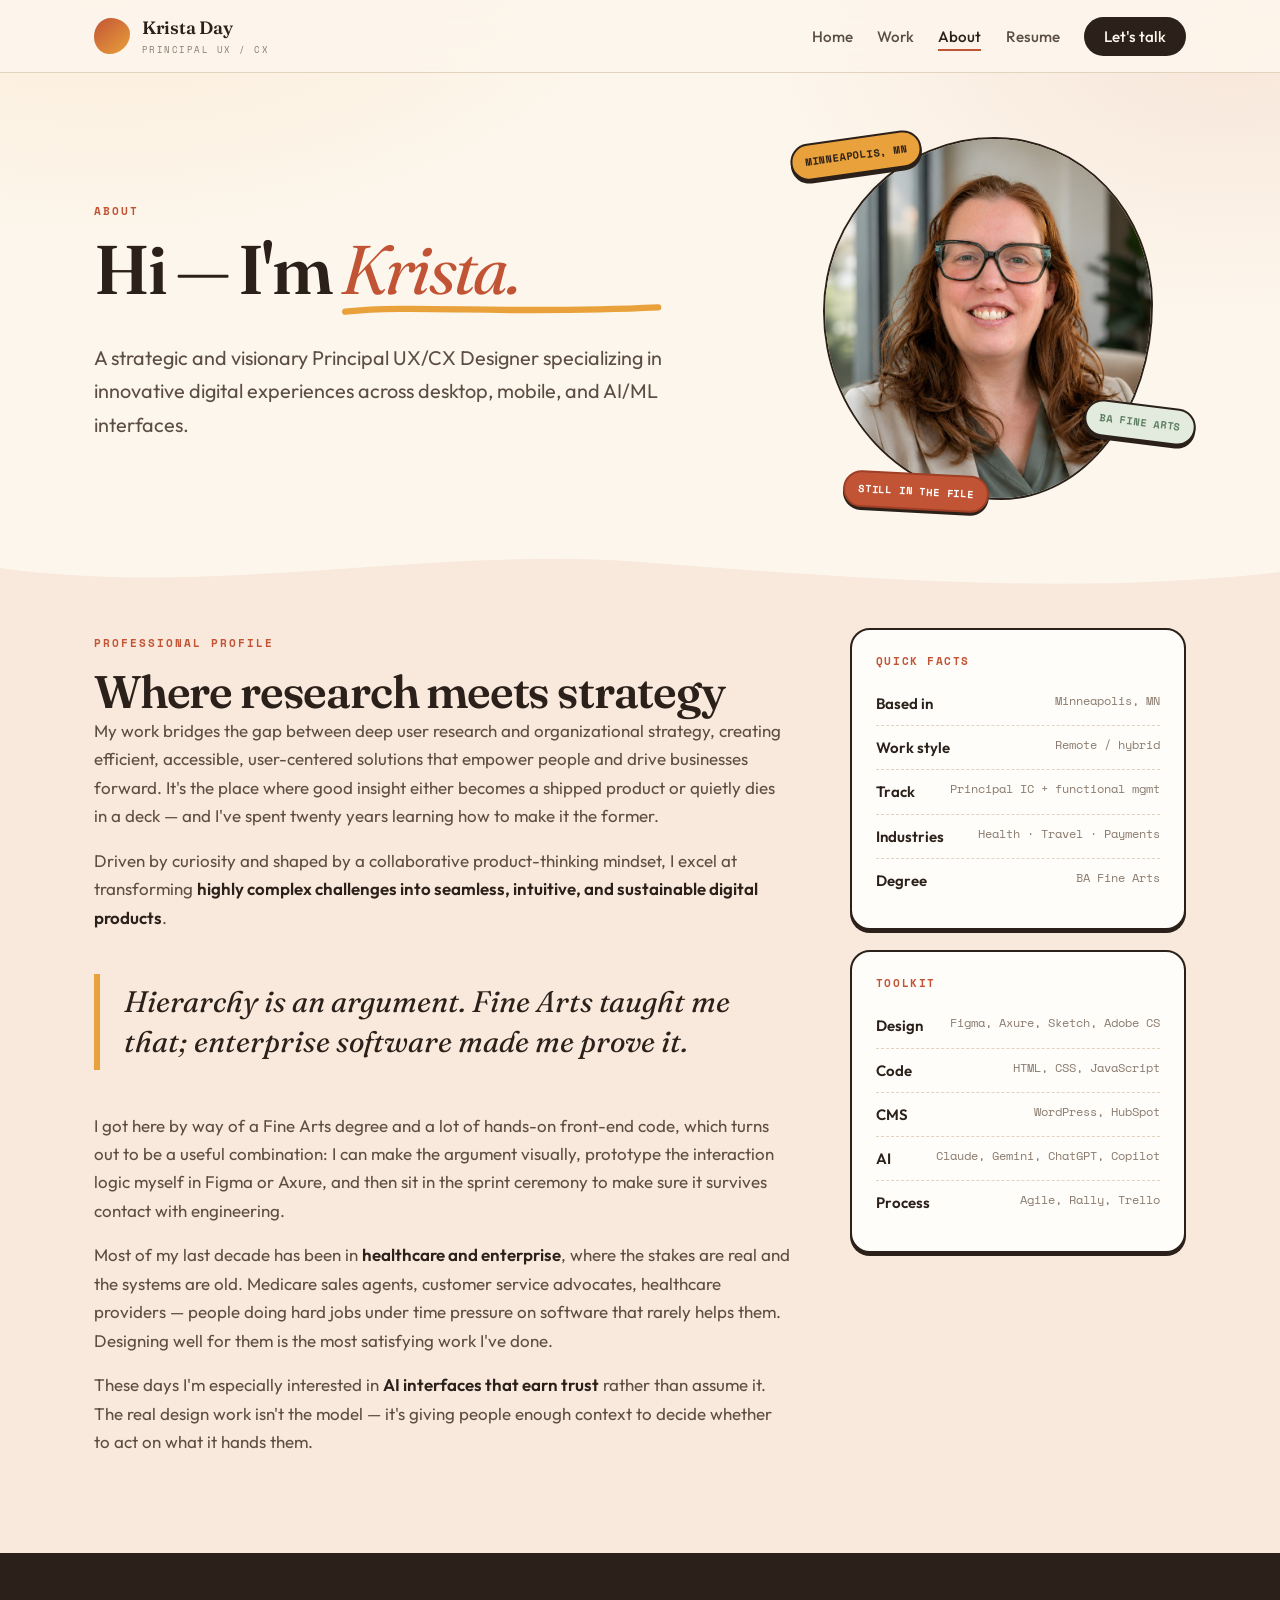
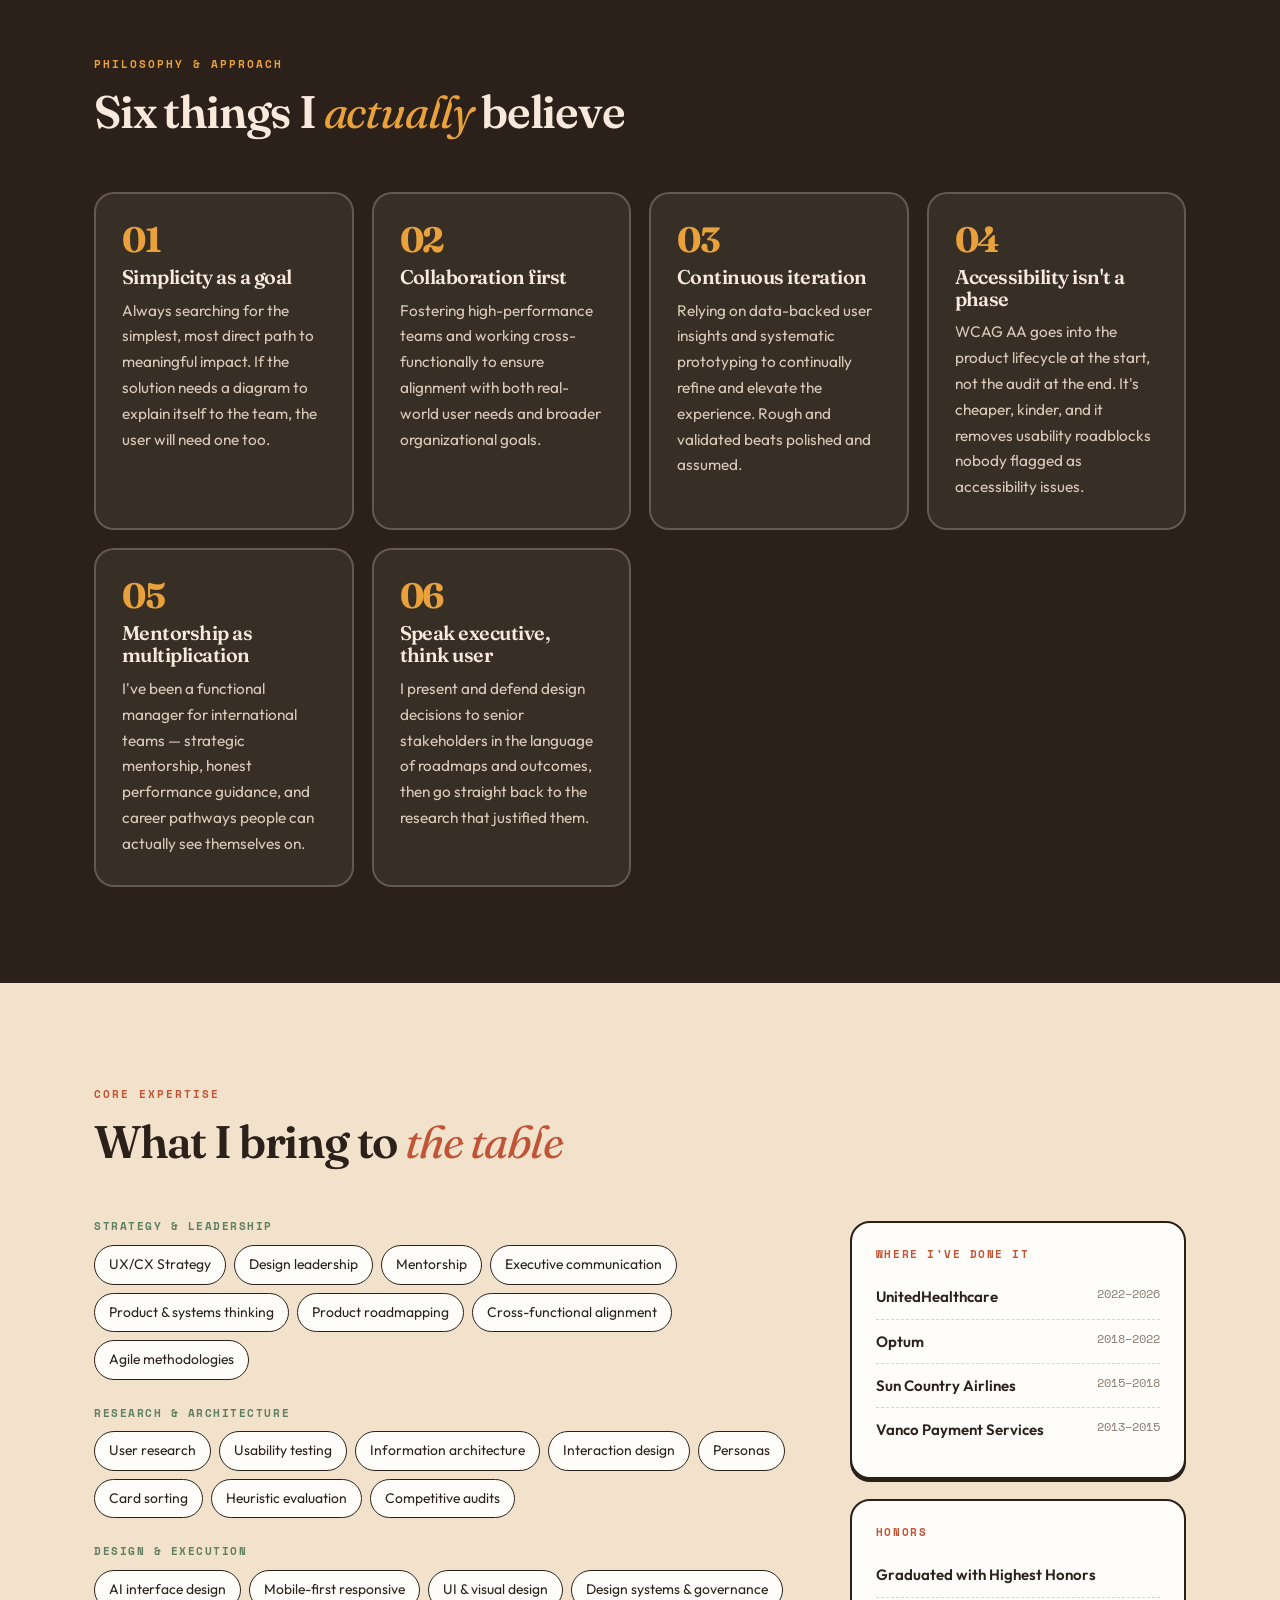
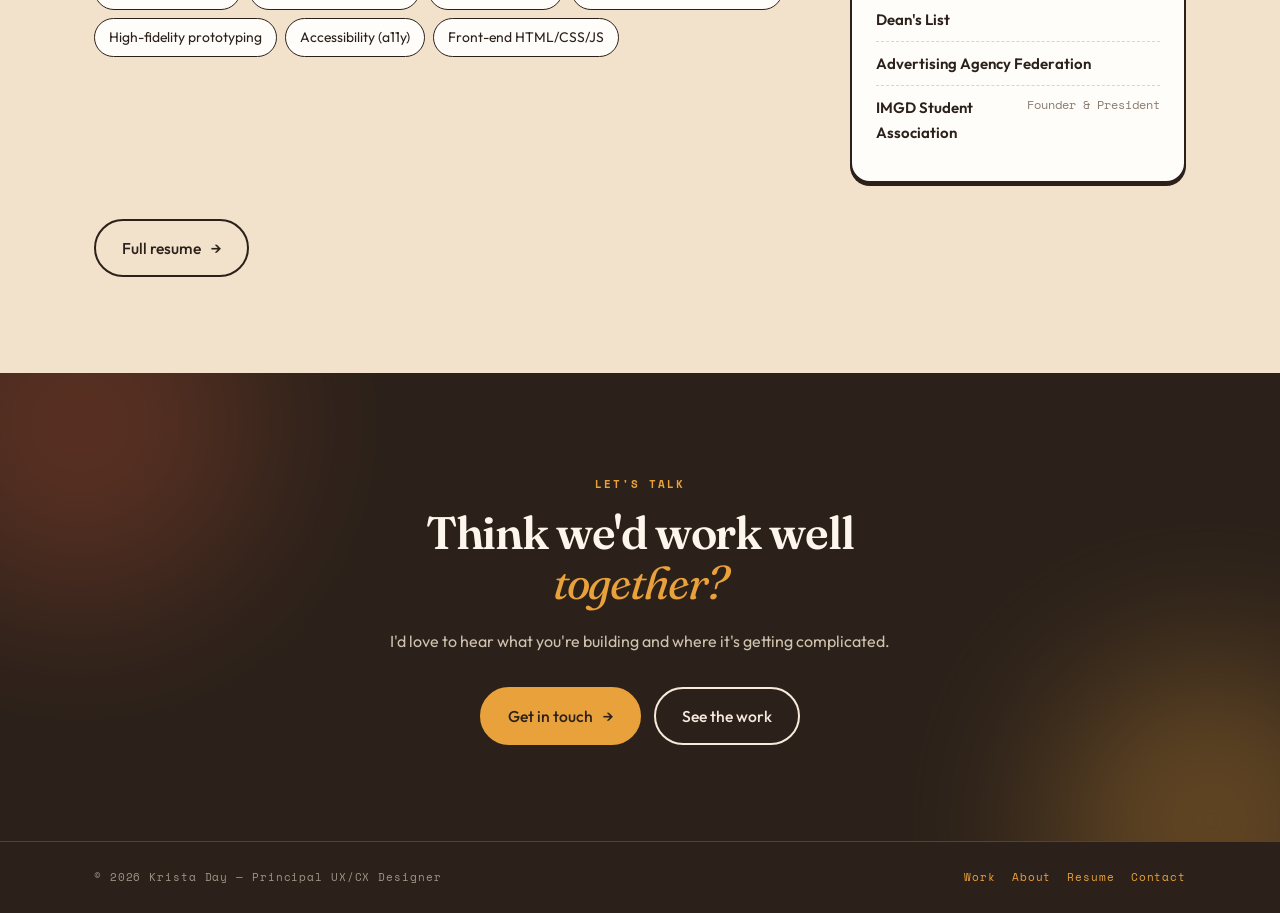
==== about.html @ aaf3a75c "first version of portfolio generated with Claude" ====
<!DOCTYPE html>
<html lang="en">
<head>
<meta charset="utf-8">
<meta name="viewport" content="width=device-width, initial-scale=1">
<title>About — Krista Day, Principal UX/CX Designer</title>
<meta name="description" content="Strategic and visionary Principal UX/CX Designer bridging deep user research and organizational strategy across desktop, mobile and AI/ML interfaces.">
<link rel="preconnect" href="https://fonts.googleapis.com">
<link rel="preconnect" href="https://fonts.gstatic.com" crossorigin>
<link href="https://fonts.googleapis.com/css2?family=Fraunces:ital,opsz,wght@0,9..144,400;0,9..144,600;0,9..144,700;1,9..144,400&family=Outfit:wght@300;400;500;600&family=Space+Mono:wght@400;700&display=swap" rel="stylesheet">
<link rel="stylesheet" href="assets/style.css">
<!-- Google tag (gtag.js) -->
<script async src="https://www.googletagmanager.com/gtag/js?id=G-N132ZZHLZH"></script>
<script>
  window.dataLayer = window.dataLayer || [];
  function gtag(){dataLayer.push(arguments);}
  gtag('js', new Date());
  gtag('config', 'G-N132ZZHLZH');
</script>
</head>
<body>
<a class="skip" href="#main">Skip to content</a>

<header class="site-head">
  <div class="wrap nav">
    <a class="brand" href="index.html">
      <span class="blob" aria-hidden="true"></span>
      <span><span class="nm">Krista Day</span><span class="rl">Principal UX / CX</span></span>
    </a>
    <button class="burger" aria-expanded="false" aria-controls="navlinks" aria-label="Menu"><span></span><span></span><span></span></button>
    <ul class="navlinks" id="navlinks">
      <li><a href="index.html">Home</a></li>
      <li><a href="work.html">Work</a></li>
      <li><a href="about.html">About</a></li>
      <li><a href="resume.html">Resume</a></li>
      <li class="cta-li"><a class="nav-cta" href="contact.html">Let's talk</a></li>
    </ul>
  </div>
</header>

<main id="main">

  <section class="sec tight" style="padding-bottom:clamp(24px,4vw,44px)">
    <div class="wrap hero-grid">
      <div>
        <span class="eyebrow rv">About</span>
        <h1 class="rv">Hi — I'm <span class="swash">Krista.
          <svg class="underline" viewBox="0 0 300 14" preserveAspectRatio="none" aria-hidden="true"><path d="M4 9 C 70 2, 150 12, 296 5"/></svg>
        </span></h1>
        <p class="lede rv" style="margin-top:24px">A strategic and visionary Principal UX/CX Designer specializing in innovative digital experiences across desktop, mobile, and AI/ML interfaces.</p>
      </div>
      <div class="portrait rv">
        <div class="portrait-frame"><img src="assets/img/krista.jpg" alt="Krista Day, smiling, wearing dark patterned glasses, seated by a window"></div>
        <span class="sticker st1">Minneapolis, MN</span>
        <span class="sticker st2">BA Fine Arts</span>
        <span class="sticker st3">Still in the file</span>
      </div>
    </div>
  </section>

  <svg class="wave" viewBox="0 0 1440 48" preserveAspectRatio="none" aria-hidden="true"><path d="M0,24 C240,54 480,2 720,18 C960,34 1200,52 1440,28 L1440,48 L0,48 Z" fill="#F8E9DC"/></svg>

  <section class="sec blush" style="padding-top:clamp(20px,3vw,36px)">
    <div class="wrap split">
      <div class="prose rv">
        <span class="eyebrow">Professional profile</span>
        <h2>Where research meets strategy</h2>
        <p>My work bridges the gap between deep user research and organizational strategy, creating efficient, accessible, user-centered solutions that empower people and drive businesses forward. It's the place where good insight either becomes a shipped product or quietly dies in a deck — and I've spent twenty years learning how to make it the former.</p>
        <p>Driven by curiosity and shaped by a collaborative product-thinking mindset, I excel at transforming <strong>highly complex challenges into seamless, intuitive, and sustainable digital products</strong>.</p>

        <div class="pull">Hierarchy is an argument. Fine Arts taught me that; enterprise software made me prove it.</div>

        <p>I got here by way of a Fine Arts degree and a lot of hands-on front-end code, which turns out to be a useful combination: I can make the argument visually, prototype the interaction logic myself in Figma or Axure, and then sit in the sprint ceremony to make sure it survives contact with engineering.</p>
        <p>Most of my last decade has been in <strong>healthcare and enterprise</strong>, where the stakes are real and the systems are old. Medicare sales agents, customer service advocates, healthcare providers — people doing hard jobs under time pressure on software that rarely helps them. Designing well for them is the most satisfying work I've done.</p>
        <p>These days I'm especially interested in <strong>AI interfaces that earn trust</strong> rather than assume it. The real design work isn't the model — it's giving people enough context to decide whether to act on what it hands them.</p>
      </div>

      <aside class="rv">
        <div class="panel">
          <h4>Quick facts</h4>
          <ul>
            <li><strong>Based in</strong><span class="r">Minneapolis, MN</span></li>
            <li><strong>Work style</strong><span class="r">Remote / hybrid</span></li>
            <li><strong>Track</strong><span class="r">Principal IC + functional mgmt</span></li>
            <li><strong>Industries</strong><span class="r">Health · Travel · Payments</span></li>
            <li><strong>Degree</strong><span class="r">BA Fine Arts</span></li>
          </ul>
        </div>
        <div class="panel">
          <h4>Toolkit</h4>
          <ul>
            <li><strong>Design</strong><span class="r">Figma, Axure, Sketch, Adobe CS</span></li>
            <li><strong>Code</strong><span class="r">HTML, CSS, JavaScript</span></li>
            <li><strong>CMS</strong><span class="r">WordPress, HubSpot</span></li>
            <li><strong>AI</strong><span class="r">Claude, Gemini, ChatGPT, Copilot</span></li>
            <li><strong>Process</strong><span class="r">Agile, Rally, Trello</span></li>
          </ul>
        </div>
      </aside>
    </div>
  </section>

  <!-- philosophy -->
  <section class="sec dark">
    <div class="wrap">
      <div class="sec-head rv">
        <span class="eyebrow">Philosophy &amp; approach</span>
        <h2>Six things I <em class="fancy" style="color:var(--gold)">actually</em> believe</h2>
      </div>
      <div class="approach rv">
        <div class="ap">
          <div class="n">01</div>
          <h3>Simplicity as a goal</h3>
          <p>Always searching for the simplest, most direct path to meaningful impact. If the solution needs a diagram to explain itself to the team, the user will need one too.</p>
        </div>
        <div class="ap">
          <div class="n">02</div>
          <h3>Collaboration first</h3>
          <p>Fostering high-performance teams and working cross-functionally to ensure alignment with both real-world user needs and broader organizational goals.</p>
        </div>
        <div class="ap">
          <div class="n">03</div>
          <h3>Continuous iteration</h3>
          <p>Relying on data-backed user insights and systematic prototyping to continually refine and elevate the experience. Rough and validated beats polished and assumed.</p>
        </div>
        <div class="ap">
          <div class="n">04</div>
          <h3>Accessibility isn't a phase</h3>
          <p>WCAG AA goes into the product lifecycle at the start, not the audit at the end. It's cheaper, kinder, and it removes usability roadblocks nobody flagged as accessibility issues.</p>
        </div>
        <div class="ap">
          <div class="n">05</div>
          <h3>Mentorship as multiplication</h3>
          <p>I've been a functional manager for international teams — strategic mentorship, honest performance guidance, and career pathways people can actually see themselves on.</p>
        </div>
        <div class="ap">
          <div class="n">06</div>
          <h3>Speak executive, think user</h3>
          <p>I present and defend design decisions to senior stakeholders in the language of roadmaps and outcomes, then go straight back to the research that justified them.</p>
        </div>
      </div>
    </div>
  </section>

  <!-- expertise -->
  <section class="sec sandy">
    <div class="wrap">
      <div class="sec-head rv">
        <span class="eyebrow">Core expertise</span>
        <h2>What I bring to <em class="fancy">the table</em></h2>
      </div>
      <div class="split rv">
        <div>
          <div class="skillgroup">
            <h4>Strategy &amp; leadership</h4>
            <div class="chips">
              <span class="chip">UX/CX Strategy</span><span class="chip">Design leadership</span><span class="chip">Mentorship</span><span class="chip">Executive communication</span><span class="chip">Product &amp; systems thinking</span><span class="chip">Product roadmapping</span><span class="chip">Cross-functional alignment</span><span class="chip">Agile methodologies</span>
            </div>
          </div>
          <div class="skillgroup">
            <h4>Research &amp; architecture</h4>
            <div class="chips">
              <span class="chip">User research</span><span class="chip">Usability testing</span><span class="chip">Information architecture</span><span class="chip">Interaction design</span><span class="chip">Personas</span><span class="chip">Card sorting</span><span class="chip">Heuristic evaluation</span><span class="chip">Competitive audits</span>
            </div>
          </div>
          <div class="skillgroup">
            <h4>Design &amp; execution</h4>
            <div class="chips">
              <span class="chip">AI interface design</span><span class="chip">Mobile-first responsive</span><span class="chip">UI &amp; visual design</span><span class="chip">Design systems &amp; governance</span><span class="chip">High-fidelity prototyping</span><span class="chip">Accessibility (a11y)</span><span class="chip">Front-end HTML/CSS/JS</span>
            </div>
          </div>
        </div>
        <aside>
          <div class="panel">
            <h4>Where I've done it</h4>
            <ul>
              <li><strong>UnitedHealthcare</strong><span class="r">2022–2026</span></li>
              <li><strong>Optum</strong><span class="r">2018–2022</span></li>
              <li><strong>Sun Country Airlines</strong><span class="r">2015–2018</span></li>
              <li><strong>Vanco Payment Services</strong><span class="r">2013–2015</span></li>
            </ul>
          </div>
          <div class="panel">
            <h4>Honors</h4>
            <ul>
              <li><strong>Graduated with Highest Honors</strong></li>
              <li><strong>Dean's List</strong></li>
              <li><strong>Advertising Agency Federation</strong></li>
              <li><strong>IMGD Student Association</strong><span class="r">Founder &amp; President</span></li>
            </ul>
          </div>
        </aside>
      </div>
      <div class="rv" style="margin-top:36px">
        <a class="btn alt" href="resume.html">Full resume <span class="arr" aria-hidden="true">→</span></a>
      </div>
    </div>
  </section>

  <section class="contact-wrap sec">
    <div class="wrap" style="text-align:center">
      <span class="eyebrow rv" style="color:var(--gold)">Let's talk</span>
      <h2 class="rv" style="max-width:20ch;margin-inline:auto">Think we'd work well <em class="fancy" style="color:var(--gold)">together?</em></h2>
      <p class="rv" style="color:#CFC2AE;max-width:52ch;margin:20px auto 32px">I'd love to hear what you're building and where it's getting complicated.</p>
      <div class="btns rv" style="justify-content:center">
        <a class="btn" href="contact.html">Get in touch <span class="arr" aria-hidden="true">→</span></a>
        <a class="btn alt" href="work.html">See the work</a>
      </div>
    </div>
  </section>

</main>

<footer class="site-foot">
  <div class="wrap foot">
    <span>© 2026 Krista Day — Principal UX/CX Designer</span>
    <nav aria-label="Footer">
      <a href="work.html">Work</a><a href="about.html">About</a><a href="resume.html">Resume</a><a href="contact.html">Contact</a>
    </nav>
  </div>
</footer>
<script src="assets/site.js"></script>
</body>
</html>
---- assets/style.css ----
/* =========================================================
   Krista Day — Portfolio · Option 2
   Warm editorial system
   ========================================================= */

:root{
  /* warm palette */
  --cream:#FDF6EC;
  --blush:#F8E9DC;
  --sand:#F2E2CB;
  --clay:#EBD3BC;
  --ink:#2B211A;
  --ink-soft:#5C4E43;
  --ink-faint:#8A7B6E;
  --edge:#2B211A;
  --terra:#C25436;
  --terra-deep:#9E3F26;
  --gold:#E9A13B;
  --gold-soft:#FBEBCF;
  --sage:#5F7F63;
  --sage-soft:#E2EBDE;
  --plum:#7A4A6B;
  --line:#E2D3BE;
  --white:#FFFDFA;

  --display:'Fraunces',Georgia,'Times New Roman',serif;
  --body:'Outfit',-apple-system,BlinkMacSystemFont,'Segoe UI',sans-serif;
  --mono:'Space Mono',ui-monospace,SFMono-Regular,monospace;

  --max:1180px;
  --narrow:760px;
  --pad:clamp(20px,5vw,44px);
  --r:20px;
  --hard:0 3px 0 var(--ink);
  --lift:6px 9px 0 var(--ink);
  --soft:0 14px 40px rgba(43,33,26,.12);
}

*{box-sizing:border-box;margin:0;padding:0}
html{scroll-behavior:smooth;-webkit-text-size-adjust:100%}
body{
  background:var(--cream);
  background-image:
    radial-gradient(900px 500px at 8% -8%, rgba(233,161,59,.13), transparent 62%),
    radial-gradient(760px 460px at 96% 4%, rgba(194,84,54,.10), transparent 60%);
  background-attachment:fixed;
  color:var(--ink);
  font-family:var(--body);
  font-size:clamp(16px,1.02vw,17.5px);
  line-height:1.68;
  overflow-x:hidden;
}
img{max-width:100%;display:block;height:auto}
a{color:var(--terra-deep)}
::selection{background:var(--gold);color:var(--ink)}
:focus-visible{outline:3px solid var(--terra);outline-offset:3px;border-radius:6px}

.wrap{max-width:var(--max);margin-inline:auto;padding-inline:var(--pad)}
.narrow{max-width:var(--narrow);margin-inline:auto;padding-inline:var(--pad)}
.sr{position:absolute;width:1px;height:1px;overflow:hidden;clip:rect(0 0 0 0);white-space:nowrap}
.skip{position:absolute;left:-9999px;top:8px;background:var(--ink);color:var(--cream);padding:11px 18px;border-radius:10px;z-index:300;text-decoration:none}
.skip:focus{left:16px}

/* ---------------- typography ---------------- */
h1,h2,h3,h4{font-family:var(--display);font-weight:600;letter-spacing:-.026em;line-height:1.1}
h1{font-size:clamp(2.35rem,6.2vw,4.3rem);line-height:1.03;letter-spacing:-.034em}
h2{font-size:clamp(1.8rem,4vw,2.85rem)}
h3{font-size:clamp(1.25rem,2.4vw,1.72rem)}
h4{font-size:1.14rem}
em.fancy,.fancy{font-style:italic;font-weight:400;color:var(--terra)}
.eyebrow{
  display:inline-block;font-family:var(--mono);font-size:.7rem;font-weight:700;
  letter-spacing:.18em;text-transform:uppercase;color:var(--terra);margin-bottom:14px;
}
.eyebrow.sagey{color:var(--sage)}
.lede{font-size:clamp(1.05rem,1.6vw,1.24rem);color:var(--ink-soft);max-width:58ch}
p{max-width:70ch}
.prose p+p{margin-top:16px}
.prose p{color:var(--ink-soft);font-size:1.06rem}
.prose strong{color:var(--ink);font-weight:600}
.prose h3{margin:38px 0 12px}
.prose ul{list-style:none;margin:14px 0}
.prose li{position:relative;padding-left:26px;margin-bottom:9px;color:var(--ink-soft)}
.prose li::before{content:"";position:absolute;left:4px;top:.72em;width:8px;height:8px;border-radius:50%;background:var(--gold)}

/* ---------------- header / nav ---------------- */
.site-head{
  position:sticky;top:0;z-index:100;
  background:rgba(253,246,236,.92);backdrop-filter:blur(14px);
  border-bottom:1.5px solid var(--line);
}
.nav{display:flex;align-items:center;justify-content:space-between;gap:16px;min-height:72px}
.brand{display:flex;align-items:center;gap:12px;text-decoration:none;color:var(--ink)}
.brand .blob{
  width:36px;height:36px;flex:none;
  border-radius:46% 54% 58% 42%/52% 44% 56% 48%;
  background:linear-gradient(140deg,var(--terra),var(--gold));
  animation:morph 10s ease-in-out infinite;
}
@keyframes morph{
  0%,100%{border-radius:46% 54% 58% 42%/52% 44% 56% 48%;transform:rotate(0)}
  50%{border-radius:58% 42% 44% 56%/46% 58% 42% 54%;transform:rotate(16deg)}
}
.brand .nm{font-family:var(--display);font-weight:600;font-size:1.12rem;line-height:1.15;letter-spacing:-.015em}
.brand .rl{display:block;font-family:var(--mono);font-size:.58rem;letter-spacing:.16em;text-transform:uppercase;color:var(--ink-faint)}
.navlinks{display:flex;align-items:center;gap:clamp(12px,1.9vw,28px);list-style:none}
.navlinks a{
  text-decoration:none;color:var(--ink-soft);font-size:.95rem;font-weight:500;
  position:relative;padding:5px 0;transition:color .2s;
}
.navlinks a::after{content:"";position:absolute;left:0;right:100%;bottom:0;height:2px;background:var(--terra);transition:right .3s ease}
.navlinks a:hover{color:var(--ink)}
.navlinks a:hover::after,.navlinks a[aria-current="page"]::after{right:0}
.navlinks a[aria-current="page"]{color:var(--ink)}
.nav-cta{
  background:var(--ink);color:var(--cream)!important;padding:10px 20px!important;
  border-radius:999px;font-weight:500;transition:background .2s,transform .2s;
}
.nav-cta::after{display:none!important}
.nav-cta:hover{background:var(--terra);transform:translateY(-2px)}
.burger{display:none;background:none;border:1.5px solid var(--line);border-radius:11px;padding:10px 12px;cursor:pointer;line-height:0}
.burger span{display:block;width:20px;height:2px;background:var(--ink);border-radius:2px;transition:transform .25s,opacity .2s}
.burger span+span{margin-top:5px}
.burger[aria-expanded="true"] span:nth-child(1){transform:translateY(7px) rotate(45deg)}
.burger[aria-expanded="true"] span:nth-child(2){opacity:0}
.burger[aria-expanded="true"] span:nth-child(3){transform:translateY(-7px) rotate(-45deg)}
@media(max-width:900px){
  .burger{display:block}
  .navlinks{
    display:none;position:absolute;top:100%;left:0;right:0;
    flex-direction:column;align-items:stretch;gap:0;
    background:var(--cream);border-bottom:1.5px solid var(--line);
    padding:6px var(--pad) 22px;box-shadow:var(--soft);
  }
  .navlinks.open{display:flex}
  .navlinks li{border-top:1px solid var(--line)}
  .navlinks a{display:block;padding:15px 0;font-size:1.06rem}
  .navlinks li.cta-li{border-top:0;margin-top:14px}
  .nav-cta{display:block;text-align:center;padding:14px 20px!important}
}

/* ---------------- buttons ---------------- */
.btn{
  display:inline-flex;align-items:center;gap:10px;
  font-family:var(--body);font-size:.98rem;font-weight:500;text-decoration:none;
  padding:14px 26px;border-radius:999px;border:2px solid var(--ink);
  background:var(--ink);color:var(--cream);cursor:pointer;
  transition:transform .22s cubic-bezier(.3,1.4,.5,1),background .22s,color .22s,box-shadow .22s;
}
.btn:hover{transform:translateY(-3px);background:var(--terra);border-color:var(--terra);box-shadow:0 9px 22px rgba(194,84,54,.3)}
.btn.alt{background:transparent;color:var(--ink)}
.btn.alt:hover{background:var(--gold);border-color:var(--gold);color:var(--ink);box-shadow:0 9px 22px rgba(233,161,59,.34)}
.btn .arr{transition:transform .25s}
.btn:hover .arr{transform:translateX(4px)}
.btns{display:flex;flex-wrap:wrap;gap:13px}

/* ---------------- sections ---------------- */
.sec{padding:clamp(52px,7.5vw,100px) 0}
.sec.tight{padding-block:clamp(38px,5vw,64px)}
.sec.blush{background:var(--blush)}
.sec.sandy{background:var(--sand)}
.sec.dark{background:var(--ink);color:var(--blush)}
.sec.dark .eyebrow{color:var(--gold)}
.sec.dark .lede,.sec.dark .prose p{color:#D9C9B8}
.sec-head{margin-bottom:clamp(30px,4.5vw,54px);max-width:64ch}
.sec-head .lede{margin-top:14px}
hr.squiggle{border:0;height:16px;margin:clamp(30px,5vw,54px) 0;
  background:repeating-linear-gradient(90deg,var(--gold) 0 14px,transparent 14px 26px);
  -webkit-mask:radial-gradient(circle at 8px 8px,#000 6px,transparent 7px) 0 0/26px 16px;
          mask:radial-gradient(circle at 8px 8px,#000 6px,transparent 7px) 0 0/26px 16px;
  opacity:.75}

/* wave divider */
.wave{display:block;width:100%;height:clamp(28px,4vw,48px)}

/* ---------------- hero ---------------- */
.hero{padding:clamp(44px,7vw,86px) 0 clamp(34px,5vw,64px)}
.hero-grid{display:grid;grid-template-columns:1.32fr .82fr;gap:clamp(28px,5vw,60px);align-items:center}
@media(max-width:920px){.hero-grid{grid-template-columns:1fr;gap:34px}}
.badge{
  display:inline-flex;align-items:center;gap:9px;
  font-family:var(--mono);font-size:.69rem;font-weight:700;letter-spacing:.13em;text-transform:uppercase;
  background:var(--sage-soft);color:var(--sage);border:1.5px solid rgba(95,127,99,.3);
  padding:7px 15px;border-radius:999px;margin-bottom:24px;
}
.pip{width:7px;height:7px;border-radius:50%;background:var(--sage);animation:blip 2.4s ease-in-out infinite}
@keyframes blip{0%,100%{opacity:1;transform:scale(1)}50%{opacity:.35;transform:scale(.7)}}
.swash{font-style:italic;font-weight:400;color:var(--terra);position:relative;display:inline-block}
.swash .underline{display:block;width:100%;height:15px;margin-top:-4px;overflow:visible}
.swash .underline path{fill:none;stroke:var(--gold);stroke-width:6;stroke-linecap:round;stroke-dasharray:400;stroke-dashoffset:400;animation:draw 1.2s .45s ease forwards}
@keyframes draw{to{stroke-dashoffset:0}}

.portrait{position:relative;justify-self:center;width:min(330px,82vw)}
.portrait-frame{
  aspect-ratio:1/1.1;border-radius:52% 48% 46% 54%/48% 46% 54% 52%;
  background:linear-gradient(150deg,var(--sand),var(--gold-soft) 55%,var(--sage-soft));
  border:2.5px solid var(--ink);overflow:hidden;
  display:flex;align-items:center;justify-content:center;
  animation:float 8s ease-in-out infinite;
}
.portrait-frame img{width:100%;height:100%;object-fit:cover;object-position:center 32%}
.portrait-frame .initials{font-family:var(--display);font-size:5rem;font-weight:600;opacity:.24}
@keyframes float{0%,100%{transform:translateY(0) rotate(-1deg)}50%{transform:translateY(-13px) rotate(1.4deg)}}
.sticker{
  position:absolute;font-family:var(--mono);font-size:.65rem;font-weight:700;
  letter-spacing:.08em;text-transform:uppercase;white-space:nowrap;
  padding:8px 13px;border-radius:999px;border:2px solid var(--ink);
  background:var(--white);box-shadow:var(--hard);
}
.st1{top:0;left:-10%;transform:rotate(-8deg);background:var(--gold)}
.st2{bottom:16%;right:-13%;transform:rotate(7deg);background:var(--sage-soft);color:var(--sage)}
.st3{bottom:-3%;left:6%;transform:rotate(3deg);background:var(--terra);color:var(--white);border-color:var(--terra-deep)}
@media(max-width:920px){.st1{left:-3%}.st2{right:-3%}}

/* ---------------- marquee ---------------- */
.marquee{background:var(--ink);color:var(--cream);padding:13px 0;overflow:hidden;white-space:nowrap;
  border-block:2px solid var(--ink)}
.marquee-track{display:inline-flex;animation:slide 36s linear infinite;will-change:transform}
.marquee:hover .marquee-track{animation-play-state:paused}
.marquee span{font-family:var(--mono);font-size:.8rem;letter-spacing:.17em;text-transform:uppercase;padding:0 24px}
.marquee span::after{content:"✦";color:var(--gold);margin-left:24px}
@keyframes slide{from{transform:translateX(0)}to{transform:translateX(-50%)}}

/* ---------------- numbers (editorial, not dashboard) ---------------- */
.numbers{display:grid;grid-template-columns:repeat(auto-fit,minmax(210px,1fr));gap:clamp(20px,3vw,40px)}
.num{border-top:3px solid var(--terra);padding-top:16px}
.num b{display:block;font-family:var(--display);font-size:clamp(2.1rem,4vw,3rem);font-weight:700;line-height:1;letter-spacing:-.035em}
.num:nth-child(2){border-color:var(--gold)}
.num:nth-child(3){border-color:var(--sage)}
.num:nth-child(4){border-color:var(--plum)}
.num span{display:block;margin-top:8px;color:var(--ink-soft);font-size:.98rem;line-height:1.45}
.num small{display:block;margin-top:6px;font-family:var(--mono);font-size:.63rem;letter-spacing:.12em;text-transform:uppercase;color:var(--ink-faint)}

/* ---------------- work cards ---------------- */
.feature{
  display:grid;grid-template-columns:1.02fr .98fr;gap:clamp(24px,4vw,54px);
  align-items:center;margin-bottom:clamp(46px,7vw,88px);
}
.feature:nth-child(even) .feature-art{order:2}
@media(max-width:900px){
  .feature{grid-template-columns:1fr;gap:26px}
  .feature:nth-child(even) .feature-art{order:-1}
}
.feature-art{position:relative}
.shot{
  border:2.5px solid var(--ink);border-radius:var(--r);overflow:hidden;
  background:var(--white);box-shadow:var(--lift);
  transition:transform .35s cubic-bezier(.3,1.2,.5,1),box-shadow .35s;
}
.shot:hover{transform:translate(-3px,-5px);box-shadow:10px 14px 0 var(--ink)}
.shot img{width:100%}
.shot.tilt{transform:rotate(-1.2deg)}
.shot.tilt:hover{transform:rotate(0) translate(-3px,-5px)}
.tags{display:flex;flex-wrap:wrap;gap:7px;margin-bottom:15px}
.tag{
  font-family:var(--mono);font-size:.63rem;font-weight:700;letter-spacing:.11em;text-transform:uppercase;
  padding:5px 11px;border-radius:999px;background:var(--clay);color:var(--ink-soft);
}
.tag.hot{background:var(--terra);color:var(--white)}
.tag.cool{background:var(--sage-soft);color:var(--sage)}
.org{font-family:var(--mono);font-size:.74rem;font-weight:700;letter-spacing:.11em;text-transform:uppercase;color:var(--terra);margin-bottom:12px}
.feature p{color:var(--ink-soft)}
.wins{display:flex;flex-wrap:wrap;gap:22px;margin:22px 0 26px}
.win b{display:block;font-family:var(--display);font-size:1.75rem;font-weight:700;line-height:1;color:var(--sage);letter-spacing:-.03em}
.win span{font-size:.85rem;color:var(--ink-soft)}
.textlink{
  display:inline-flex;align-items:center;gap:9px;text-decoration:none;color:var(--ink);
  font-weight:600;font-size:1rem;border-bottom:2px solid var(--gold);padding-bottom:3px;
  transition:gap .22s,color .22s,border-color .22s;
}
.textlink:hover{gap:14px;color:var(--terra);border-color:var(--terra)}

/* grid of smaller projects */
.grid{display:grid;grid-template-columns:repeat(auto-fit,minmax(280px,1fr));gap:clamp(16px,2.4vw,26px)}
.card{
  background:var(--white);border:2px solid var(--ink);border-radius:var(--r);
  overflow:hidden;box-shadow:var(--hard);display:flex;flex-direction:column;
  transition:transform .26s cubic-bezier(.3,1.4,.5,1),box-shadow .26s;
  text-decoration:none;color:inherit;
}
.card:hover{transform:translate(-3px,-5px);box-shadow:var(--lift)}
.card .thumb{aspect-ratio:4/3;overflow:hidden;border-bottom:2px solid var(--ink);background:var(--blush)}
.card .thumb img{width:100%;height:100%;object-fit:cover;transition:transform .5s ease}
.card:hover .thumb img{transform:scale(1.05)}
.card .cbody{padding:22px 22px 24px;display:flex;flex-direction:column;gap:8px;flex:1}
.card .co{font-family:var(--mono);font-size:.63rem;font-weight:700;letter-spacing:.12em;text-transform:uppercase;color:var(--terra)}
.card h3{font-size:1.15rem;line-height:1.25}
.card p{font-size:.93rem;color:var(--ink-soft);line-height:1.55}
.card p strong{color:var(--ink);font-weight:600}
.card .kick{margin-top:auto;padding-top:12px;font-family:var(--mono);font-size:.65rem;letter-spacing:.11em;text-transform:uppercase;color:var(--sage);font-weight:700}

/* ---------------- case study page ---------------- */
.case-hero{padding:clamp(36px,5vw,64px) 0 clamp(24px,3vw,36px)}
.crumb{font-family:var(--mono);font-size:.7rem;letter-spacing:.13em;text-transform:uppercase;color:var(--ink-faint);margin-bottom:18px}
.crumb a{color:var(--terra-deep);text-decoration:none}
.crumb a:hover{text-decoration:underline}
.meta-strip{
  display:grid;grid-template-columns:repeat(auto-fit,minmax(160px,1fr));gap:20px;
  margin-top:34px;padding-top:26px;border-top:2px solid var(--line);
}
.meta-strip dt{font-family:var(--mono);font-size:.63rem;font-weight:700;letter-spacing:.13em;text-transform:uppercase;color:var(--ink-faint);margin-bottom:5px}
.meta-strip dd{font-size:.95rem;color:var(--ink);line-height:1.45}
figure{margin:clamp(28px,4vw,48px) 0}
figure img{border:2.5px solid var(--ink);border-radius:var(--r);box-shadow:var(--lift);background:var(--white)}
figcaption{margin-top:14px;font-family:var(--mono);font-size:.72rem;letter-spacing:.05em;color:var(--ink-faint);line-height:1.6}
.callout{
  background:var(--gold-soft);border:2px solid var(--ink);border-radius:var(--r);
  padding:clamp(22px,3vw,34px);margin:clamp(26px,4vw,44px) 0;box-shadow:var(--hard);
}
.callout h3{margin-top:0!important;font-size:1.3rem}
.callout.sage{background:var(--sage-soft)}
.callout.blushy{background:var(--blush)}
.outcomes{display:grid;grid-template-columns:repeat(auto-fit,minmax(150px,1fr));gap:24px;margin-top:18px}
.outcomes b{display:block;font-family:var(--display);font-size:2rem;font-weight:700;line-height:1;color:var(--terra-deep);letter-spacing:-.03em}
.outcomes span{font-size:.9rem;color:var(--ink-soft)}
.pull{
  font-family:var(--display);font-style:italic;font-size:clamp(1.3rem,2.6vw,1.85rem);
  line-height:1.34;color:var(--ink);border-left:6px solid var(--gold);
  padding:8px 0 8px 24px;margin:clamp(28px,4vw,42px) 0;max-width:34ch;
}
.steps{counter-reset:s;list-style:none;margin-top:22px}
.steps li{counter-increment:s;position:relative;padding-left:56px;margin-bottom:26px}
.steps li::before{
  content:counter(s,decimal-leading-zero);position:absolute;left:0;top:-2px;
  font-family:var(--display);font-size:1.5rem;font-weight:700;color:var(--terra);
  background:var(--gold-soft);border:2px solid var(--ink);border-radius:12px;
  width:40px;height:40px;display:grid;place-items:center;line-height:1;
}
.steps li h4{margin-bottom:5px}
.steps li p{color:var(--ink-soft);font-size:.98rem}
.nextprev{
  display:flex;flex-wrap:wrap;gap:16px;justify-content:space-between;align-items:center;
  border-top:2px solid var(--line);padding-top:28px;margin-top:clamp(40px,6vw,72px);
}

/* ---------------- resume ---------------- */
.tl{position:relative;padding-left:34px}
.tl::before{content:"";position:absolute;left:8px;top:10px;bottom:10px;width:2px;background:var(--line)}
.tl-item{position:relative;padding-bottom:40px}
.tl-item:last-child{padding-bottom:0}
.tl-item::before{content:"";position:absolute;left:-34px;top:8px;width:18px;height:18px;border-radius:50%;background:var(--cream);border:3px solid var(--terra)}
.tl-item.now::before{background:var(--terra)}
.tl-when{font-family:var(--mono);font-size:.7rem;font-weight:700;letter-spacing:.11em;text-transform:uppercase;color:var(--ink-faint)}
.tl-role{font-family:var(--display);font-weight:600;font-size:1.3rem;letter-spacing:-.018em;margin:5px 0 2px}
.tl-org{font-size:.96rem;color:var(--terra);font-weight:500;margin-bottom:10px}
.tl-item ul{list-style:none}
.tl-item li{position:relative;padding-left:20px;margin-bottom:7px;font-size:.96rem;color:var(--ink-soft)}
.tl-item li::before{content:"";position:absolute;left:2px;top:.7em;width:7px;height:7px;border-radius:50%;background:var(--gold)}

.panel{background:var(--white);border:2px solid var(--ink);border-radius:var(--r);padding:26px 24px;box-shadow:var(--hard)}
.panel+.panel{margin-top:20px}
.panel h4{font-family:var(--mono);font-size:.68rem;font-weight:700;letter-spacing:.14em;text-transform:uppercase;color:var(--terra);margin-bottom:14px}
.panel ul{list-style:none}
.panel li{padding:9px 0;border-bottom:1px dashed var(--line);font-size:.94rem;display:flex;justify-content:space-between;gap:16px;color:var(--ink-soft)}
.panel li:last-child{border-bottom:0}
.panel li strong{color:var(--ink);font-weight:600}
.panel li .r{font-family:var(--mono);font-size:.72rem;color:var(--ink-faint);white-space:nowrap}

.split{display:grid;grid-template-columns:1.35fr .65fr;gap:clamp(28px,5vw,58px);align-items:start}
@media(max-width:900px){.split{grid-template-columns:1fr;gap:34px}}

.chips{display:flex;flex-wrap:wrap;gap:8px;margin-top:12px}
.chip{
  font-size:.87rem;padding:7px 14px;border-radius:999px;border:1.5px solid var(--ink);
  background:var(--white);transition:transform .18s cubic-bezier(.3,1.6,.5,1),background .18s;
}
.chip:hover{transform:translateY(-2px) rotate(-1.5deg);background:var(--gold)}
.skillgroup+.skillgroup{margin-top:28px}
.skillgroup h4{font-family:var(--mono);font-size:.68rem;font-weight:700;letter-spacing:.14em;text-transform:uppercase;color:var(--sage)}

/* ---------------- approach cards ---------------- */
.approach{display:grid;grid-template-columns:repeat(auto-fit,minmax(255px,1fr));gap:18px}
.ap{border:2px solid var(--ink);border-radius:var(--r);padding:28px 26px;background:var(--white);box-shadow:var(--hard);
  transition:transform .25s cubic-bezier(.3,1.4,.5,1),box-shadow .25s}
.ap:hover{transform:translate(-3px,-5px);box-shadow:var(--lift)}
.ap .n{font-family:var(--display);font-size:2.2rem;font-weight:700;color:var(--gold);line-height:1;letter-spacing:-.04em}
.ap h3{font-size:1.24rem;margin:10px 0 9px}
.ap p{color:var(--ink-soft);font-size:.96rem}
.sec.dark .ap{background:rgba(253,246,236,.06);border-color:rgba(253,246,236,.22);box-shadow:none}
.sec.dark .ap p{color:#D9C9B8}

/* ---------------- contact ---------------- */
.contact-wrap{position:relative;background:var(--ink);color:var(--cream);overflow:hidden}
.contact-wrap::before,.contact-wrap::after{content:"";position:absolute;border-radius:50%;filter:blur(80px);opacity:.3;pointer-events:none}
.contact-wrap::before{width:360px;height:360px;background:var(--terra);top:-130px;left:-100px}
.contact-wrap::after{width:320px;height:320px;background:var(--gold);bottom:-140px;right:-90px}
.contact-wrap>*{position:relative;z-index:1}
.contact-wrap .btn{background:var(--gold);border-color:var(--gold);color:var(--ink)}
.contact-wrap .btn:hover{background:var(--terra);border-color:var(--terra);color:var(--white)}
.contact-wrap .btn.alt{background:transparent;border-color:var(--blush);color:var(--blush)}
.contact-wrap .btn.alt:hover{background:var(--blush);color:var(--ink);border-color:var(--blush)}
.contact-cards{display:grid;grid-template-columns:repeat(auto-fit,minmax(230px,1fr));gap:18px;margin-top:36px}
.ccard{border:2px solid rgba(253,246,236,.26);border-radius:var(--r);padding:26px 24px;background:rgba(253,246,236,.05);transition:background .25s,transform .25s;text-decoration:none;color:inherit;display:block}
.ccard:hover{background:rgba(253,246,236,.11);transform:translateY(-4px)}
.ccard h4{color:var(--gold);font-family:var(--mono);font-size:.68rem;letter-spacing:.14em;text-transform:uppercase;font-weight:700;margin-bottom:10px}
.ccard p{color:#D9C9B8;font-size:.95rem;margin:0}
.ccard .big{font-family:var(--display);font-size:1.16rem;color:var(--cream);word-break:break-word}

/* ---------------- footer ---------------- */
.site-foot{background:var(--ink);border-top:1.5px solid rgba(253,246,236,.16);padding:26px 0;color:#A29385}
.foot{display:flex;flex-wrap:wrap;gap:14px;justify-content:space-between;align-items:center;
  font-family:var(--mono);font-size:.7rem;letter-spacing:.08em}
.foot a{color:var(--gold);text-decoration:none}
.foot a:hover{text-decoration:underline}
.foot nav{display:flex;gap:16px;flex-wrap:wrap}

/* ---------------- reveal ---------------- */
.rv{opacity:0;transform:translateY(22px);transition:opacity .65s ease,transform .65s cubic-bezier(.2,.7,.3,1)}
.rv.in{opacity:1;transform:none}

@media(prefers-reduced-motion:reduce){
  *,*::before,*::after{animation:none!important;transition:none!important}
  html{scroll-behavior:auto}
  .rv{opacity:1;transform:none}
  .shot.tilt{transform:none}
}
@media print{
  .site-head,.site-foot,.contact-wrap,.marquee,.btns,.nextprev{display:none}
  body{background:#fff}
  .card,.panel,.ap,.shot,figure img{box-shadow:none;break-inside:avoid}
}
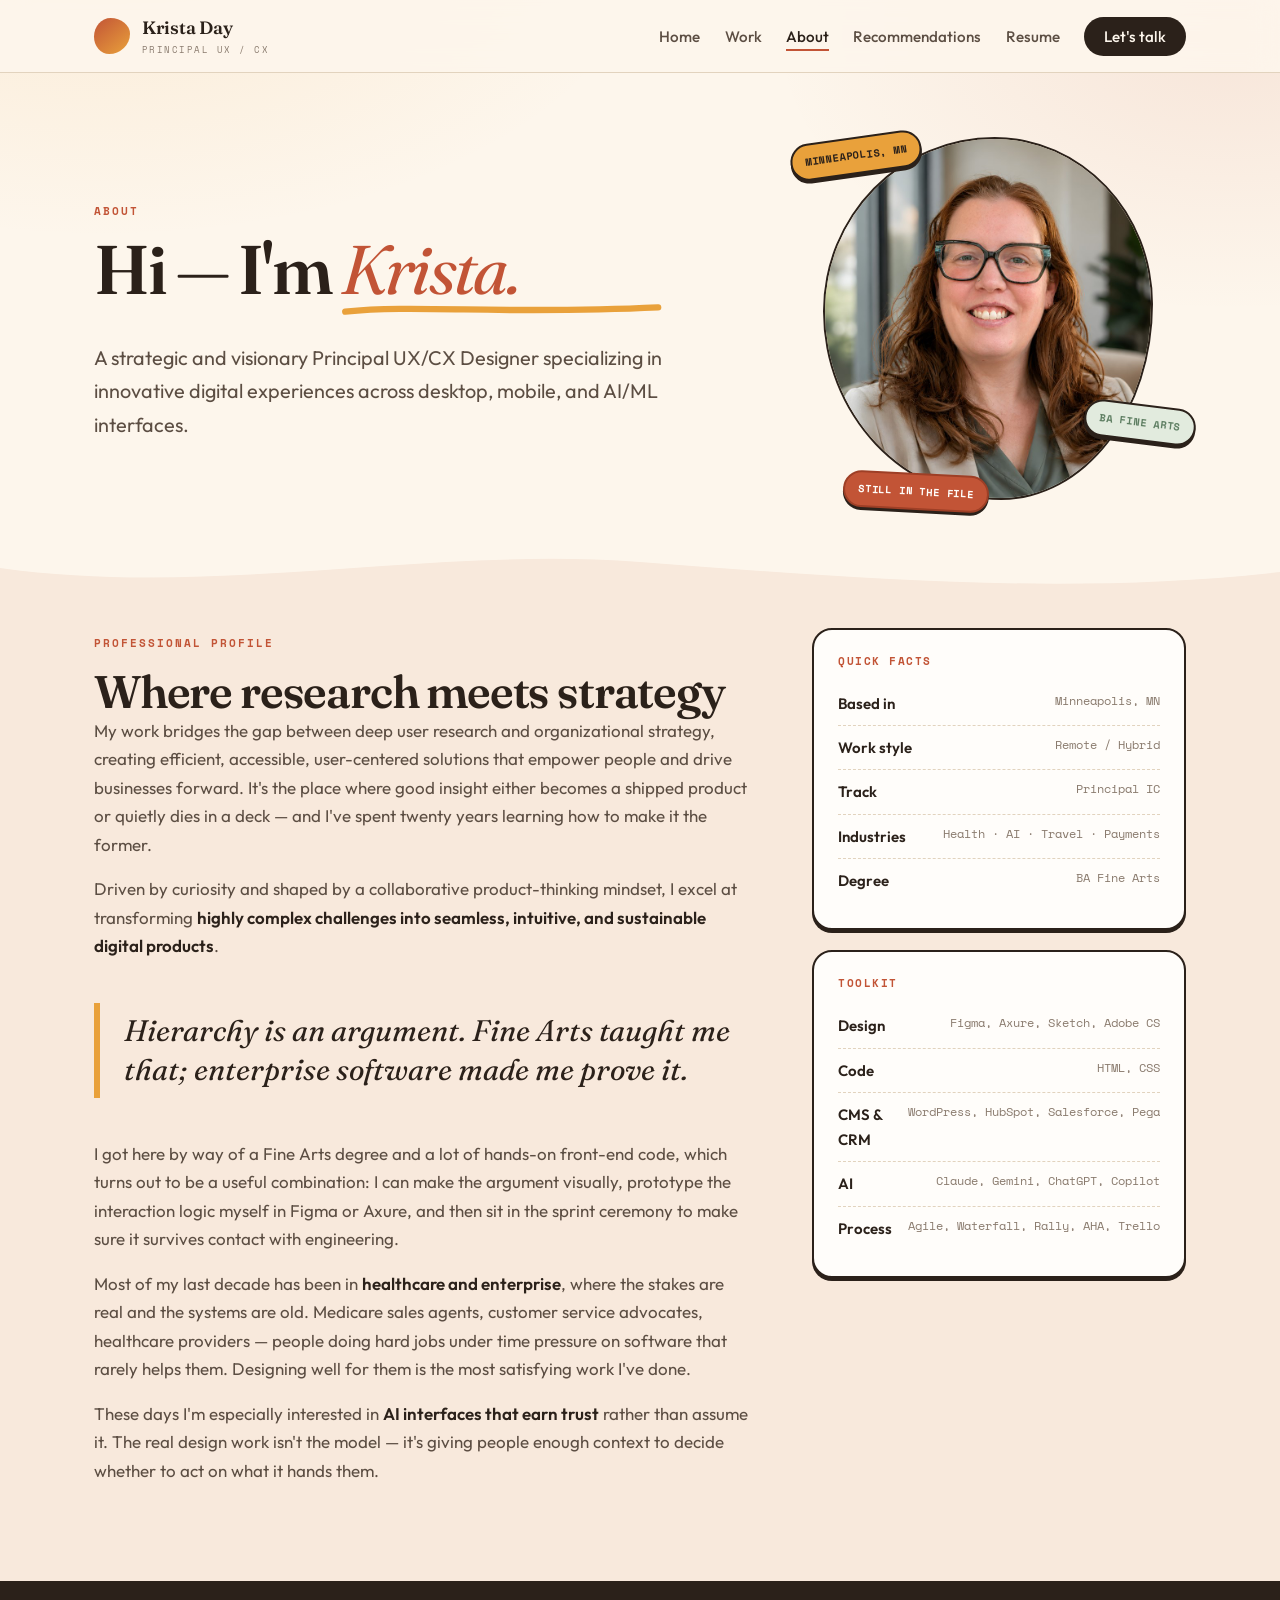
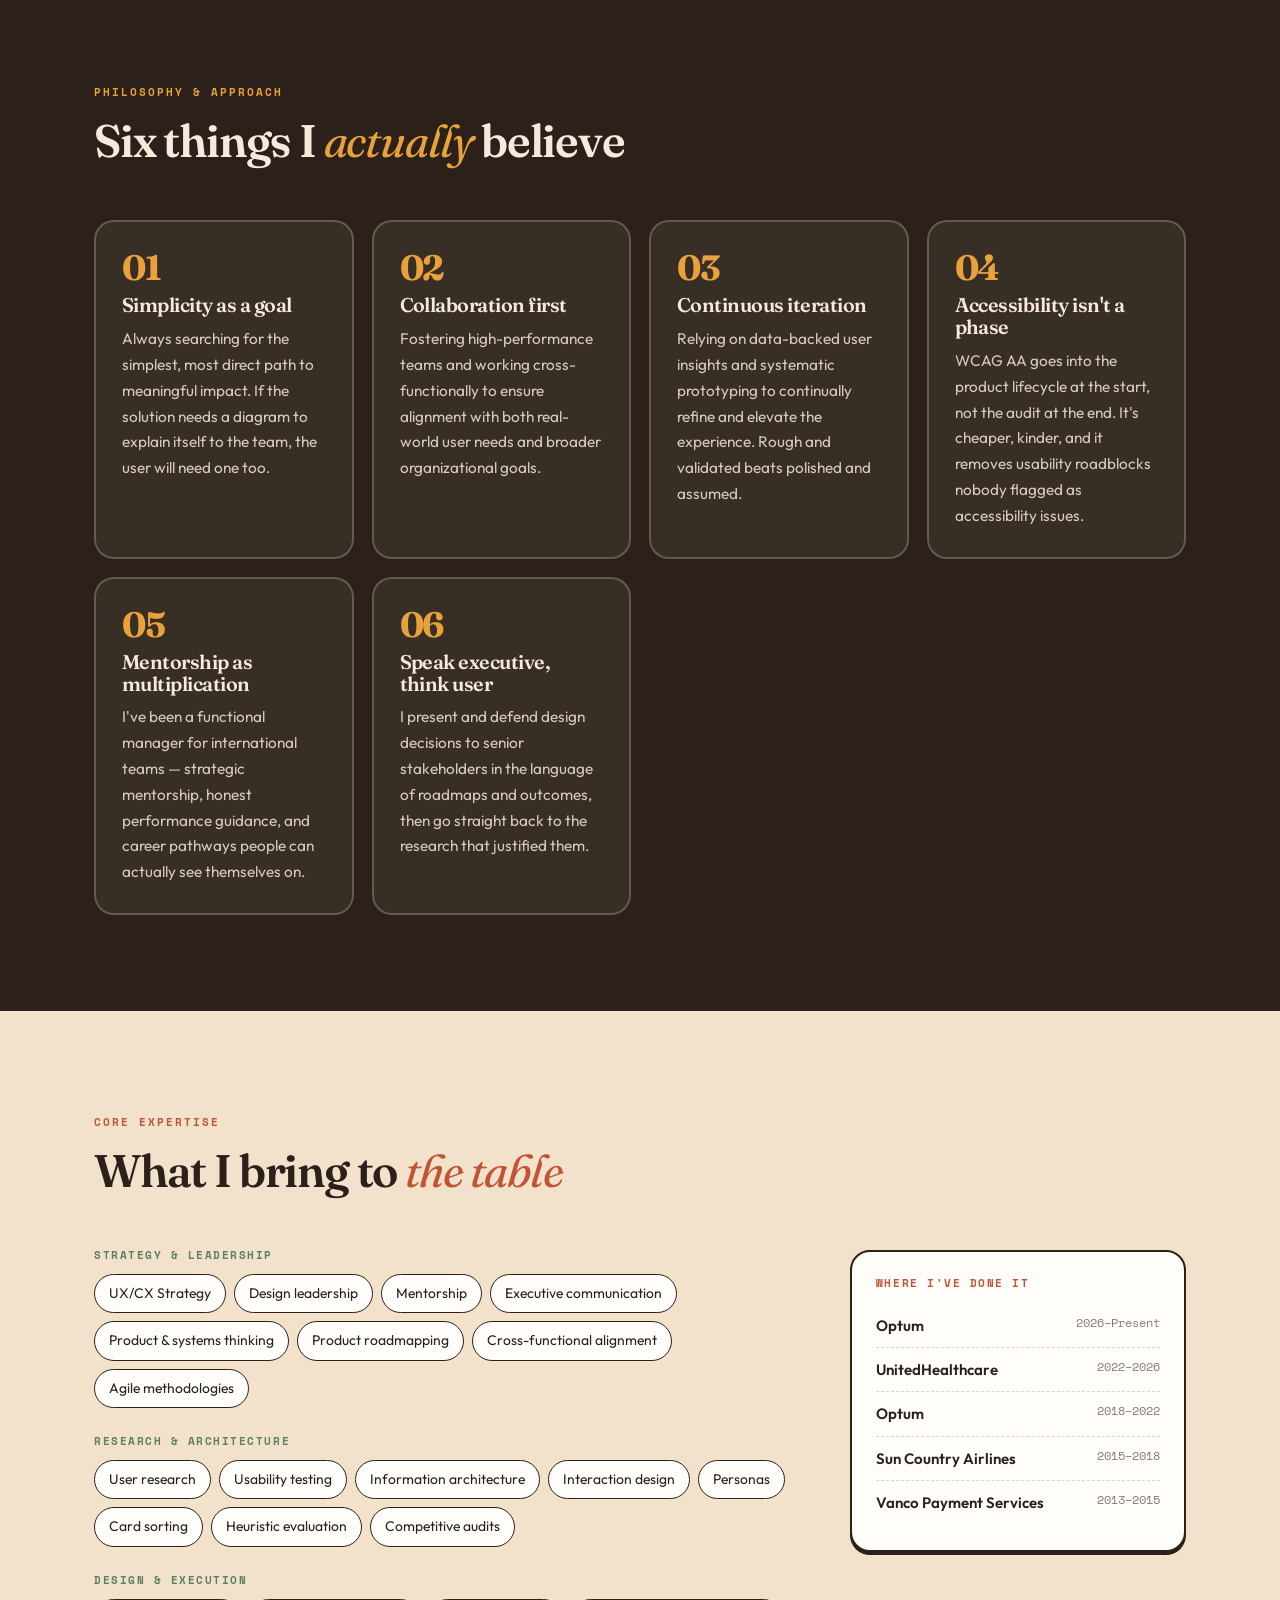
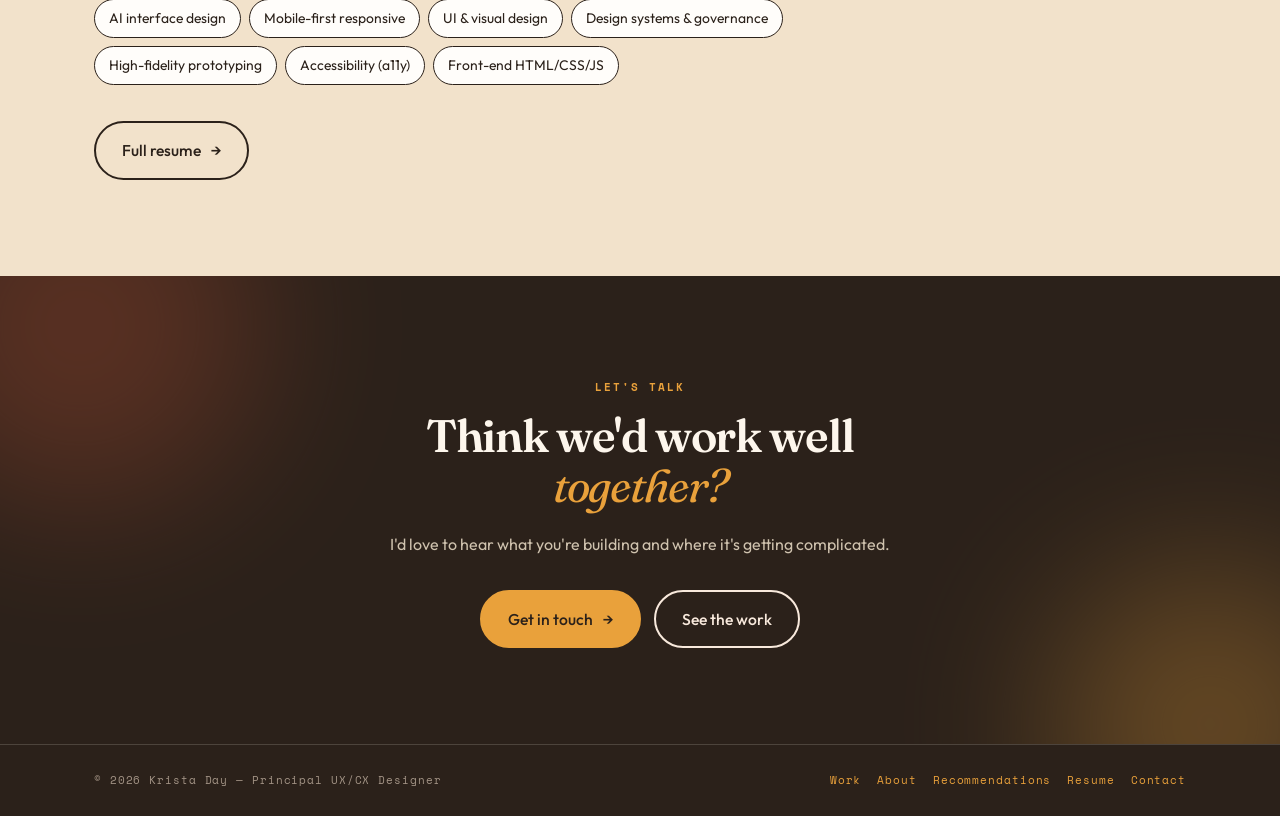
==== commit a857f2d0: "Add files via upload" ====
--- a/about.html
+++ b/about.html
@@ -32,6 +32,7 @@
       <li><a href="index.html">Home</a></li>
       <li><a href="work.html">Work</a></li>
       <li><a href="about.html">About</a></li>
+      <li><a href="recommendations.html">Recommendations</a></li>
       <li><a href="resume.html">Resume</a></li>
       <li class="cta-li"><a class="nav-cta" href="contact.html">Let's talk</a></li>
     </ul>
@@ -50,7 +51,7 @@
         <p class="lede rv" style="margin-top:24px">A strategic and visionary Principal UX/CX Designer specializing in innovative digital experiences across desktop, mobile, and AI/ML interfaces.</p>
       </div>
       <div class="portrait rv">
-        <div class="portrait-frame"><img src="assets/img/krista.jpg" alt="Krista Day, smiling, wearing dark patterned glasses, seated by a window"></div>
+        <div class="portrait-frame"><img src="assets/img/krista.jpg" alt="Krista Day, smiling, in an olive cardigan on a footbridge in a sunlit wood"></div>
         <span class="sticker st1">Minneapolis, MN</span>
         <span class="sticker st2">BA Fine Arts</span>
         <span class="sticker st3">Still in the file</span>
@@ -80,9 +81,9 @@
           <h4>Quick facts</h4>
           <ul>
             <li><strong>Based in</strong><span class="r">Minneapolis, MN</span></li>
-            <li><strong>Work style</strong><span class="r">Remote / hybrid</span></li>
-            <li><strong>Track</strong><span class="r">Principal IC + functional mgmt</span></li>
-            <li><strong>Industries</strong><span class="r">Health · Travel · Payments</span></li>
+            <li><strong>Work style</strong><span class="r">Remote / Hybrid</span></li>
+            <li><strong>Track</strong><span class="r">Principal IC</span></li>
+            <li><strong>Industries</strong><span class="r">Health · AI · Travel · Payments</span></li>
             <li><strong>Degree</strong><span class="r">BA Fine Arts</span></li>
           </ul>
         </div>
@@ -90,10 +91,10 @@
           <h4>Toolkit</h4>
           <ul>
             <li><strong>Design</strong><span class="r">Figma, Axure, Sketch, Adobe CS</span></li>
-            <li><strong>Code</strong><span class="r">HTML, CSS, JavaScript</span></li>
-            <li><strong>CMS</strong><span class="r">WordPress, HubSpot</span></li>
+            <li><strong>Code</strong><span class="r">HTML, CSS</span></li>
+            <li><strong>CMS &amp; CRM</strong><span class="r">WordPress, HubSpot, Salesforce, Pega</span></li>
             <li><strong>AI</strong><span class="r">Claude, Gemini, ChatGPT, Copilot</span></li>
-            <li><strong>Process</strong><span class="r">Agile, Rally, Trello</span></li>
+            <li><strong>Process</strong><span class="r">Agile, Waterfall, Rally, AHA, Trello</span></li>
           </ul>
         </div>
       </aside>
@@ -141,6 +142,7 @@
       </div>
     </div>
   </section>
+
 
   <!-- expertise -->
   <section class="sec sandy">
@@ -174,19 +176,11 @@
           <div class="panel">
             <h4>Where I've done it</h4>
             <ul>
+              <li><strong>Optum</strong><span class="r">2026–Present</span></li>
               <li><strong>UnitedHealthcare</strong><span class="r">2022–2026</span></li>
               <li><strong>Optum</strong><span class="r">2018–2022</span></li>
               <li><strong>Sun Country Airlines</strong><span class="r">2015–2018</span></li>
               <li><strong>Vanco Payment Services</strong><span class="r">2013–2015</span></li>
-            </ul>
-          </div>
-          <div class="panel">
-            <h4>Honors</h4>
-            <ul>
-              <li><strong>Graduated with Highest Honors</strong></li>
-              <li><strong>Dean's List</strong></li>
-              <li><strong>Advertising Agency Federation</strong></li>
-              <li><strong>IMGD Student Association</strong><span class="r">Founder &amp; President</span></li>
             </ul>
           </div>
         </aside>
@@ -215,7 +209,7 @@
   <div class="wrap foot">
     <span>© 2026 Krista Day — Principal UX/CX Designer</span>
     <nav aria-label="Footer">
-      <a href="work.html">Work</a><a href="about.html">About</a><a href="resume.html">Resume</a><a href="contact.html">Contact</a>
+      <a href="work.html">Work</a><a href="about.html">About</a><a href="recommendations.html">Recommendations</a><a href="resume.html">Resume</a><a href="contact.html">Contact</a>
     </nav>
   </div>
 </footer>
--- a/assets/style.css
+++ b/assets/style.css
@@ -419,3 +419,80 @@
   body{background:#fff}
   .card,.panel,.ap,.shot,figure img{box-shadow:none;break-inside:avoid}
 }
+
+/* =========================================================
+   Mobile scroll fixes — stop the page extending past content
+   ========================================================= */
+
+/* body-only overflow-x doesn't clip on mobile: the scroll
+   container is <html>. Clip both, and keep every band inside. */
+html{overflow-x:clip;max-width:100%}
+body{overflow-x:clip;max-width:100%;position:relative}
+main,.sec,.hero,footer.site-foot{max-width:100%}
+
+/* the portrait stickers hang outside their box — contain them */
+.hero{overflow:hidden}
+.portrait{max-width:100%}
+
+/* fixed backgrounds are unreliable on iOS and can add phantom
+   scroll height; use a normal background on touch devices */
+@media(max-width:900px){
+  body{background-attachment:scroll}
+}
+
+/* nothing should sit below the footer */
+footer.site-foot{margin-bottom:0}
+
+/* ---------------- case study: image grids ---------------- */
+.fig-grid{display:grid;grid-template-columns:repeat(auto-fit,minmax(260px,1fr));gap:clamp(14px,2vw,22px);margin:clamp(26px,4vw,44px) 0}
+.fig-grid figure{margin:0}
+.fig-grid figcaption{margin-top:10px;font-size:.7rem}
+
+.persona-grid{display:grid;grid-template-columns:repeat(auto-fit,minmax(250px,1fr));gap:clamp(14px,2vw,22px);margin:22px 0 0}
+.persona-grid a{
+  display:block;text-decoration:none;color:inherit;
+  border:2.5px solid var(--ink);border-radius:var(--r);overflow:hidden;
+  background:var(--white);box-shadow:var(--hard);
+  transition:transform .25s cubic-bezier(.3,1.4,.5,1),box-shadow .25s;
+}
+.persona-grid a:hover{transform:translate(-2px,-4px);box-shadow:5px 7px 0 var(--ink)}
+.persona-grid img{width:100%;border-bottom:2px solid var(--ink)}
+.persona-grid .pmeta{padding:13px 16px 15px}
+.persona-grid .pname{font-family:var(--display);font-weight:600;font-size:1.05rem;letter-spacing:-.015em;line-height:1.2}
+.persona-grid .prole{font-family:var(--mono);font-size:.62rem;font-weight:700;letter-spacing:.11em;text-transform:uppercase;color:var(--terra);margin-top:5px}
+.persona-grid .pshare{font-size:.8rem;color:var(--ink-soft);margin-top:4px}
+
+/* ---------------- recommendations ---------------- */
+.recs{display:grid;grid-template-columns:repeat(auto-fit,minmax(320px,1fr));gap:clamp(16px,2.4vw,26px)}
+.rec{
+  background:var(--white);border:2.5px solid var(--ink);border-radius:var(--r);
+  padding:clamp(24px,3vw,34px);box-shadow:var(--hard);position:relative;
+  display:flex;flex-direction:column;
+}
+.rec::before{
+  content:"\201C";position:absolute;top:6px;left:18px;
+  font-family:var(--display);font-size:4.4rem;line-height:1;color:var(--gold);
+  pointer-events:none;
+}
+.rec blockquote{
+  margin:0 0 20px;position:relative;z-index:1;
+  font-size:1.02rem;line-height:1.62;color:var(--ink-soft);
+}
+.rec blockquote p+p{margin-top:12px}
+.rec blockquote strong{color:var(--ink);font-weight:600}
+.rec figcaption{
+  margin-top:auto;padding-top:18px;border-top:1px dashed var(--line);
+  font-size:.92rem;line-height:1.5;
+}
+.rec .who{font-family:var(--display);font-weight:600;font-size:1.05rem;letter-spacing:-.015em;color:var(--ink)}
+.rec .who a{color:inherit;text-decoration:none;border-bottom:2px solid var(--gold);padding-bottom:1px;transition:color .2s,border-color .2s}
+.rec .who a:hover{color:var(--terra-deep);border-color:var(--terra)}
+.rec .rel{font-family:var(--mono);font-size:.63rem;font-weight:700;letter-spacing:.1em;text-transform:uppercase;color:var(--ink-faint);margin-top:6px}
+.rec .role{font-size:.9rem;color:var(--ink-soft);margin-top:3px;line-height:1.4}
+
+/* a longer, more detailed recommendation gets the full width */
+.rec.feat{grid-column:1/-1}
+.rec.feat blockquote{columns:2;column-gap:clamp(26px,3.5vw,44px);font-size:1rem}
+.rec.feat blockquote p{break-inside:avoid}
+.rec.feat blockquote p:first-child{margin-top:0}
+@media(max-width:820px){.rec.feat blockquote{columns:1}}
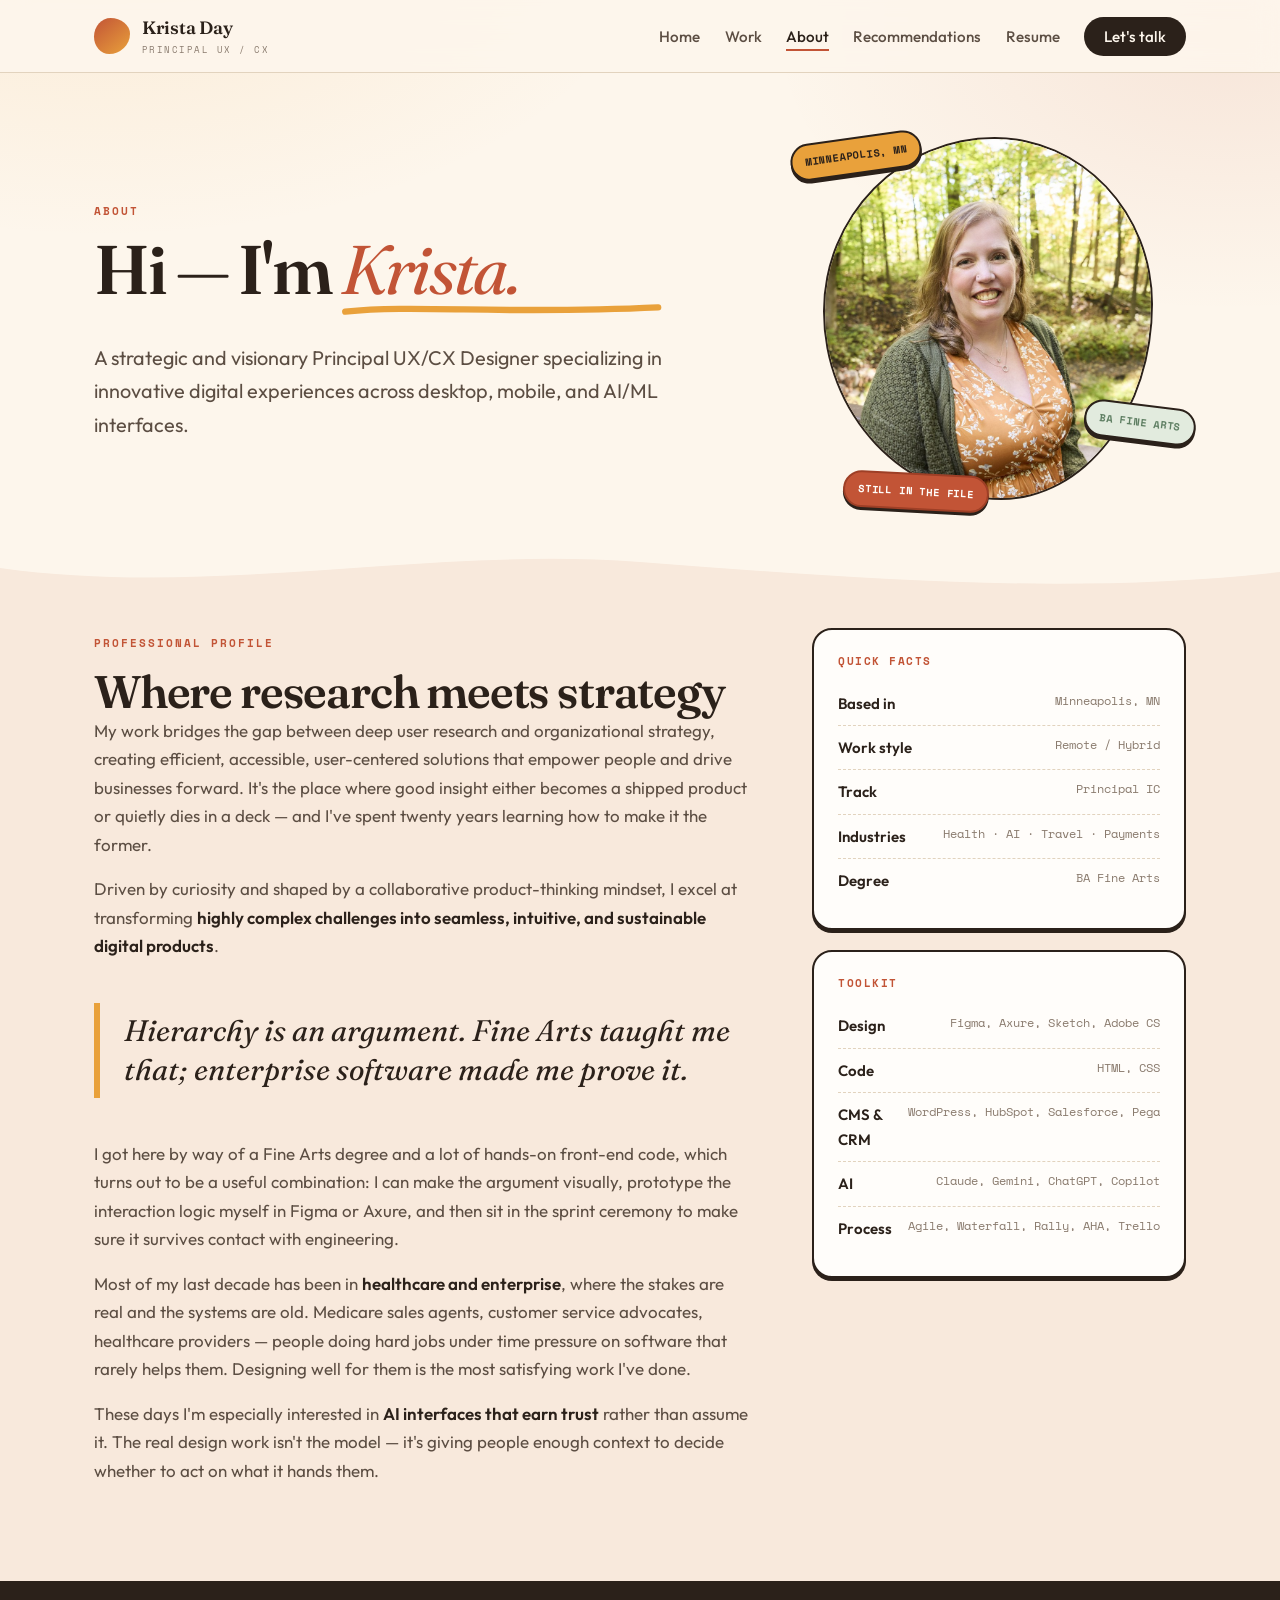
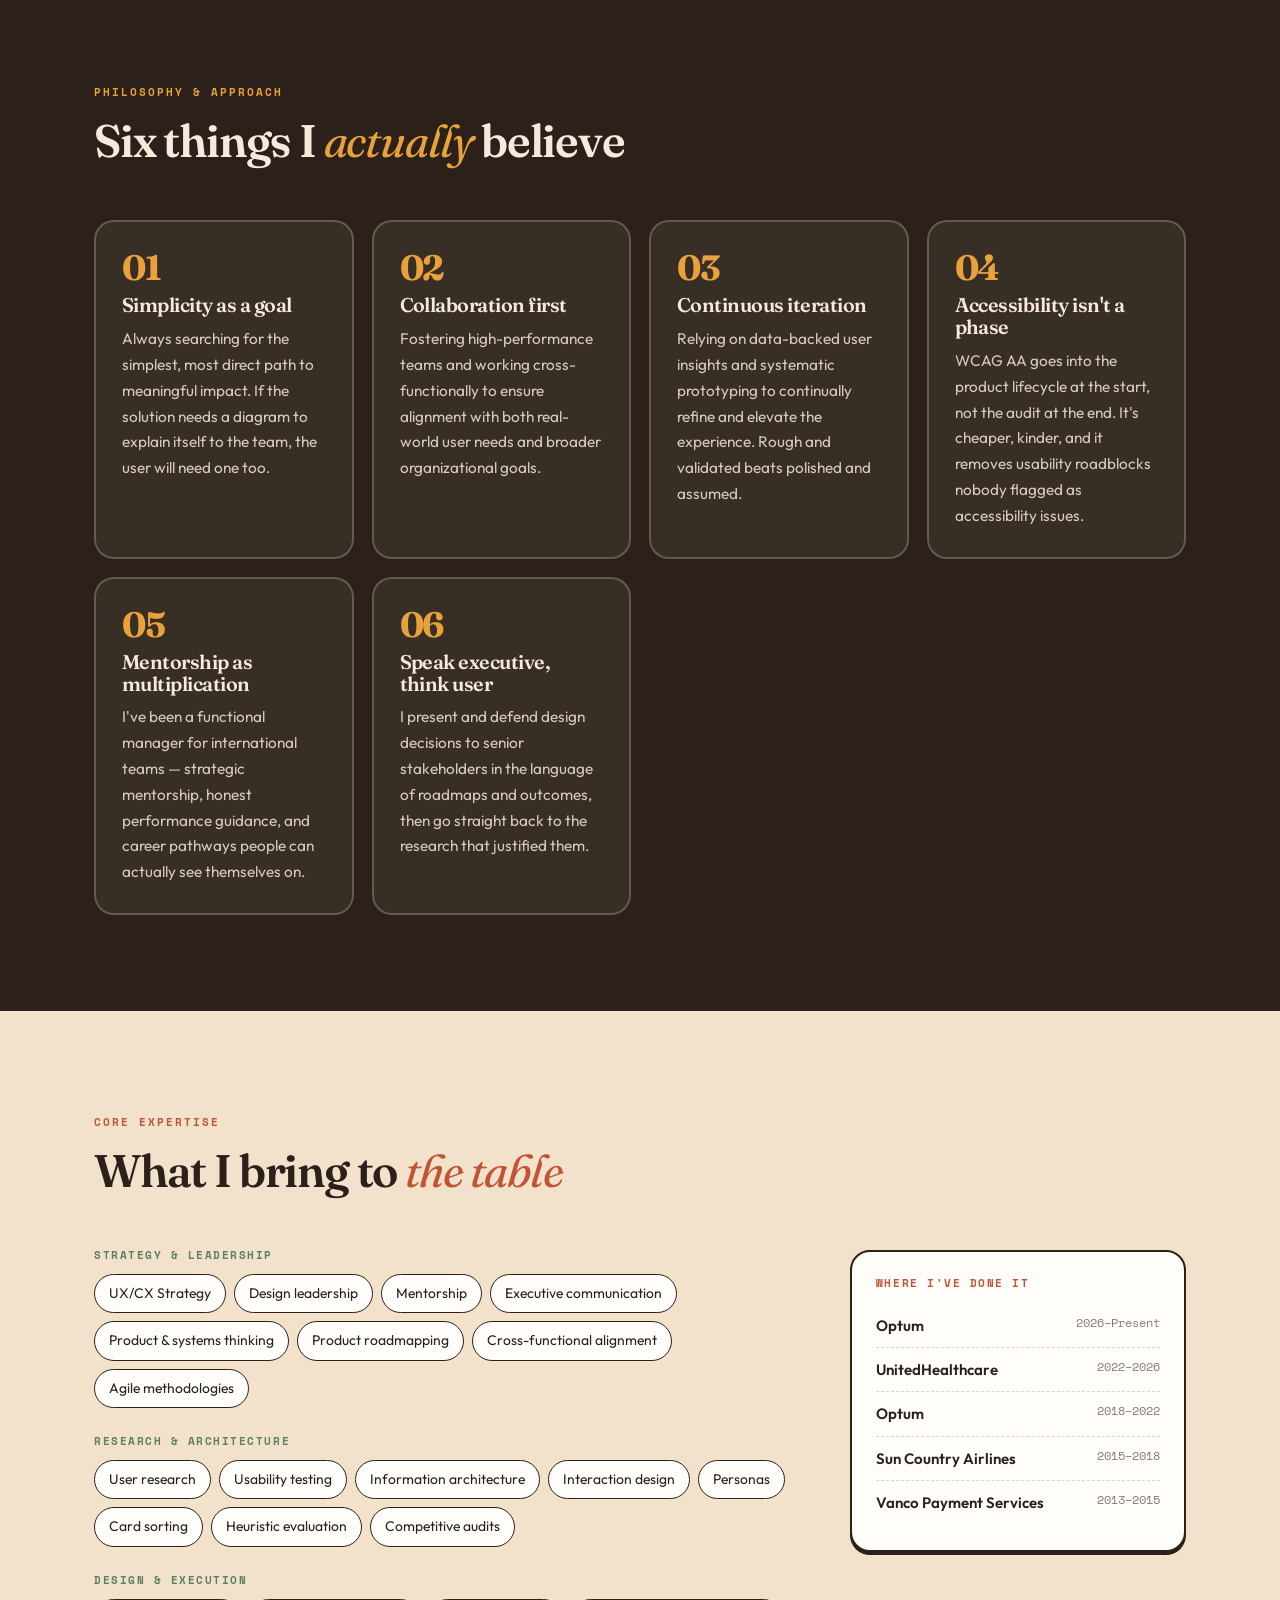
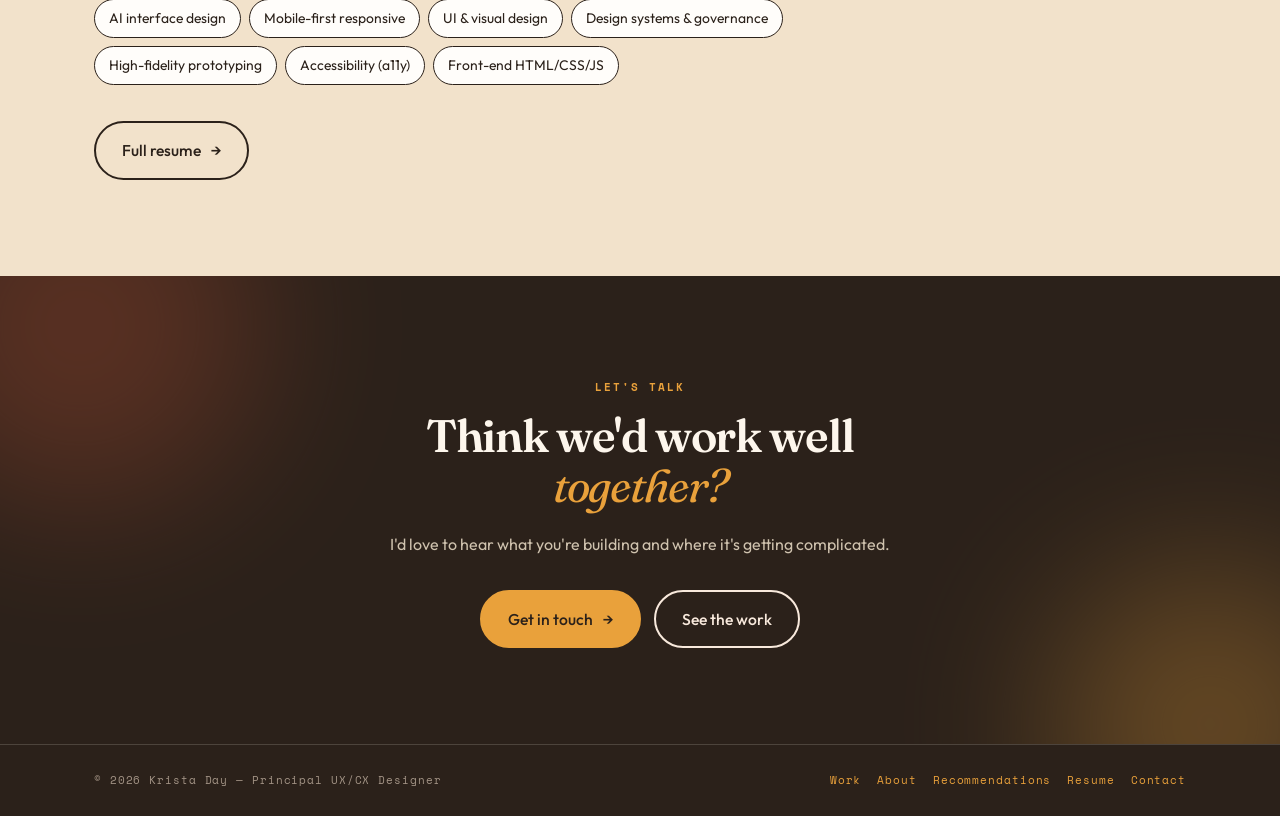
==== commit 4fb95227: "Add files via upload" ====
--- a/about.html
+++ b/about.html
@@ -5,6 +5,21 @@
 <meta name="viewport" content="width=device-width, initial-scale=1">
 <title>About — Krista Day, Principal UX/CX Designer</title>
 <meta name="description" content="Strategic and visionary Principal UX/CX Designer bridging deep user research and organizational strategy across desktop, mobile and AI/ML interfaces.">
+<link rel="canonical" href="https://kristaday.com/about.html">
+<link rel="icon" href="assets/img/favicon.svg" type="image/svg+xml">
+<meta property="og:type" content="website">
+<meta property="og:site_name" content="Krista Day">
+<meta property="og:url" content="https://kristaday.com/about.html">
+<meta property="og:title" content="About — Krista Day, Principal UX/CX Designer">
+<meta property="og:description" content="Strategic and visionary Principal UX/CX Designer bridging deep user research and organizational strategy across desktop, mobile and AI/ML interfaces.">
+<meta property="og:image" content="https://kristaday.com/assets/img/og-card.jpg">
+<meta property="og:image:width" content="1200">
+<meta property="og:image:height" content="630">
+<meta property="og:image:alt" content="Krista Day, Principal UX/CX Designer and Strategist — turning complexity into clarity">
+<meta name="twitter:card" content="summary_large_image">
+<meta name="twitter:title" content="About — Krista Day, Principal UX/CX Designer">
+<meta name="twitter:description" content="Strategic and visionary Principal UX/CX Designer bridging deep user research and organizational strategy across desktop, mobile and AI/ML interfaces.">
+<meta name="twitter:image" content="https://kristaday.com/assets/img/og-card.jpg">
 <link rel="preconnect" href="https://fonts.googleapis.com">
 <link rel="preconnect" href="https://fonts.gstatic.com" crossorigin>
 <link href="https://fonts.googleapis.com/css2?family=Fraunces:ital,opsz,wght@0,9..144,400;0,9..144,600;0,9..144,700;1,9..144,400&family=Outfit:wght@300;400;500;600&family=Space+Mono:wght@400;700&display=swap" rel="stylesheet">
--- a/assets/style.css
+++ b/assets/style.css
@@ -496,3 +496,4 @@
 .rec.feat blockquote p{break-inside:avoid}
 .rec.feat blockquote p:first-child{margin-top:0}
 @media(max-width:820px){.rec.feat blockquote{columns:1}}
+.tl-sub{font-size:.92rem;color:var(--ink-soft);line-height:1.4;margin:-2px 0 2px}
